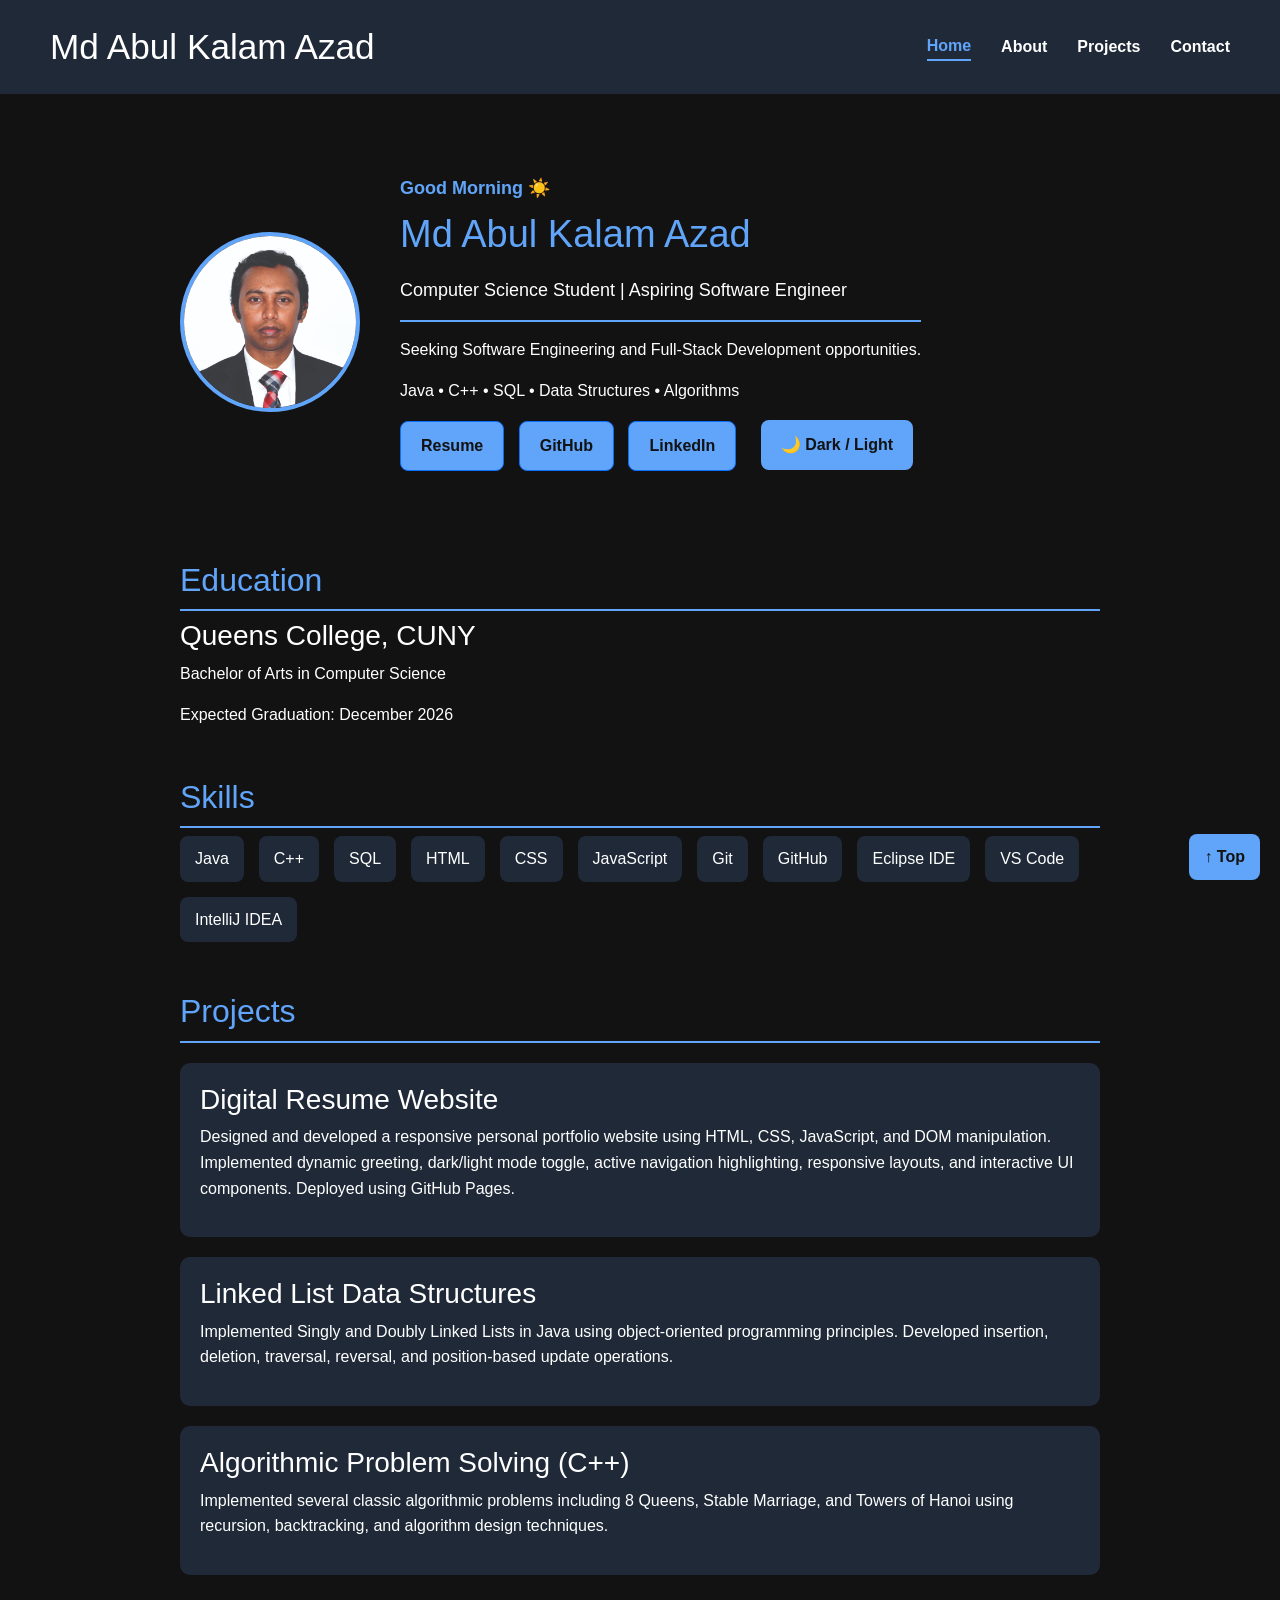
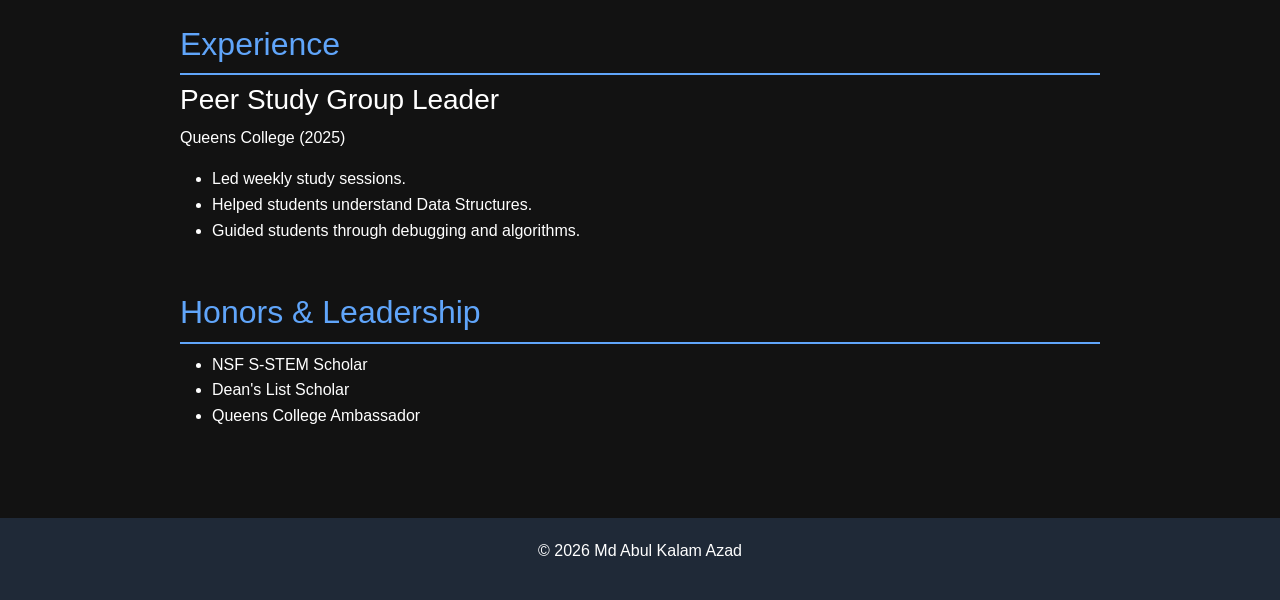
==== index.html @ e3505efb "Initial commit: digital resume website" ====
<!DOCTYPE html>
<html lang="en">

<head>
    <meta charset="UTF-8">
    <meta name="viewport" content="width=device-width, initial-scale=1.0">
    <title>Md Azad | Digital Resume</title>

    <link href="https://cdn.jsdelivr.net/npm/bootstrap@5.3.3/dist/css/bootstrap.min.css" rel="stylesheet">

    <link rel="stylesheet" href="./style.css">
</head>

<body>

    <!-- Header -->
    <header class="site-header">
        <div class="brand">
            <h1>Md Abul Kalam Azad</h1>
            <!-- <p>Computer Science Student | Aspiring Software Engineer</p> -->
        </div>
        
        <nav class="navbar">
            <a href="index.html">Home</a>
            <a href="about.html">About</a>
            <a href="projects.html">Projects</a>
            <a href="contact.html">Contact</a>
        </nav>
    </header>

    <!-- Main Content -->
    <main>

        <!-- Hero Section -->
        <section class="hero">

            <img
                src="images/profile.jpg"
                alt="Md Abul Kalam Azad"
                class="profile-pic">

            <div class="hero-text">

                <p id="greeting"></p>

                <div>
                    <h2>Md Abul Kalam Azad</h2>
                    <p class="hero-title">Computer Science Student | Aspiring Software Engineer</p>
                </div>

                <p>Seeking Software Engineering and Full-Stack Development opportunities.</p>

                <p>Java • C++ • SQL • Data Structures • Algorithms</p>

                <a href="MdAzad_Resume.pdf" target="_blank" class="btn btn-primary">Resume</a>

                <a href="https://github.com/mdaazad" target="_blank" class="btn btn-primary">GitHub</a>

                <a href="https://www.linkedin.com/in/mdaazad/" target="_blank" class="btn btn-primary">LinkedIn</a>

                <button id="themeToggle">🌙 Dark / Light</button>

            </div>

        </section>

        <!-- Education -->
        <section class="education">

            <h2>Education</h2>

            <h3>Queens College, CUNY</h3>

            <p>Bachelor of Arts in Computer Science</p>

            <p>Expected Graduation: December 2026</p>

        </section>

        <!-- Skills -->
        <section class="skills">

            <h2>Skills</h2>

            <ul>
                <li>Java</li>
                <li>C++</li>
                <li>SQL</li>
                <li>HTML</li>
                <li>CSS</li>
                <li>JavaScript</li>
                <li>Git</li>
                <li>GitHub</li>
                <li>Eclipse IDE</li>
                <li>VS Code</li>
                <li>IntelliJ IDEA</li>
            </ul>

        </section>

        <!-- Projects -->
        <section class="projects">

            <h2>Projects</h2>

            <div class="project-card">

                <h3>Digital Resume Website</h3>

                <p>
                    Designed and developed a responsive personal portfolio website using HTML, CSS, JavaScript, and DOM manipulation. Implemented dynamic greeting, dark/light mode toggle, active navigation highlighting, responsive layouts, and interactive UI components. Deployed using GitHub Pages.
                </p>

            </div>

            <div class="project-card">

                <h3>Linked List Data Structures</h3>

                <p>
                    Implemented Singly and Doubly Linked Lists in Java
                    using object-oriented programming principles.
                    Developed insertion, deletion, traversal,
                    reversal, and position-based update operations.
                </p>

            </div>

            <div class="project-card">

                <h3>Algorithmic Problem Solving (C++)</h3>

                <p>
                    Implemented several classic algorithmic problems including 8 Queens, Stable Marriage, and Towers of Hanoi using recursion, backtracking, and algorithm design techniques.
                </p>

            </div>

        </section>

        <!-- Experience -->
        <section class="experience">

            <h2>Experience</h2>

            <h3>Peer Study Group Leader</h3>

            <p>Queens College (2025)</p>

            <ul>
                <li>Led weekly study sessions.</li>
                <li>Helped students understand Data Structures.</li>
                <li>Guided students through debugging and algorithms.</li>
            </ul>

        </section>

        <!-- Honors -->
        <section class="honors">

            <h2>Honors & Leadership</h2>

            <ul>
                <li>NSF S-STEM Scholar</li>
                <li>Dean's List Scholar</li>
                <li>Queens College Ambassador</li>
            </ul>

        </section>

    </main>

    <!-- Footer -->
    <footer>
        <p>&copy; <span id="year"></span> Md Abul Kalam Azad</p>
    </footer>

    <script src="https://cdn.jsdelivr.net/npm/bootstrap@5.3.3/dist/js/bootstrap.bundle.min.js"></script>

    <script src="script.js"></script>

</body>

</html>
---- style.css ----
body {
    margin: 0;
    font-family: Arial, sans-serif;
    background-color: #121212;
    color: white;
    line-height: 1.6;
}

/* Header */

header {
    background-color: #1f2937;
    padding: 25px 50px;
    display: flex;
    justify-content: space-between;
    align-items: center;
}

/* header h1 {
    margin: 0;
    font-size: 3rem;
    white-space: nowrap;
}

header p {
    margin: 5px 0 0;
} */

.brand h1 {
    margin: 0;
    font-size: 2.2rem;
    white-space: nowrap;
}

.brand p {
    margin: 5px 0 0;
    color: #cbd5e1;
    font-size: 1rem;
}

nav {
    display: flex;
    gap: 30px;
    margin-top: 0;
}

nav a {
    color: white;
    text-decoration: none;
    font-weight: bold;
}

nav a:hover {
    color: #60a5fa;
}

/* Main Content */

main {
    max-width: 1000px;
    margin: auto;
    padding: 40px;
}

/* Sections */

section {
    margin-bottom: 50px;
}

/* Section Headings */

section h2 {
    color: #60a5fa;
    border-bottom: 2px solid #60a5fa;
    padding-bottom: 10px;
}

/* Hero Section */

.hero {
    display: flex;
    align-items: center;
    gap: 40px;
    padding: 40px 0;
}

.profile-pic {
    width: 180px;
    height: 180px;
    object-fit: cover;
    border-radius: 50%;
    border: 4px solid #60a5fa;
}

.hero-text h2 {
    font-size: 38px;
    margin-bottom: 8px;
    border-bottom: none;
}

/* .hero-text p {
    font-size: 18px;
} */

.hero-title {
    font-size: 18px;
    font-weight: 500;
    margin-top: 0;
    margin-bottom: 15px;

    border-bottom: 2px solid #60a5fa;
    padding-bottom: 15px;
}

.hero a {
    display: inline-block;
    background-color: #60a5fa;
    color: #121212;
    text-decoration: none;
    padding: 12px 20px;
    margin-right: 10px;
    border-radius: 8px;
    font-weight: bold;
    transition: 0.3s;
}

.hero a:hover {
    background-color: white;
    transform: translateY(-2px);
}

/* Skills List */

.skills ul {
    display: flex;
    flex-wrap: wrap;
    gap: 15px;
    list-style: none;
    padding: 0;
}

.skills li {
    background-color: #1f2937;
    padding: 10px 15px;
    border-radius: 8px;
    transition: 0.3s;
}

.skills li:hover {
    transform: translateY(-3px);
    background-color: #2563eb;
}


/* Project Cards */

.project-card {
    background-color: #1f2937;
    padding: 20px;
    border-radius: 10px;
    margin-top: 20px;
    transition: 0.3s;
}

.project-card:hover {
    transform: translateY(-5px);
    transition: 0.3s;
    border: 1px solid #60a5fa;
}

.project-card a {
    display: inline-block;
    margin-top: 15px;
    padding: 10px 15px;
    background-color: #60a5fa;
    color: #121212;
    text-decoration: none;
    border-radius: 5px;
    font-weight: bold;
}

.project-card a:hover {
    background-color: white;
}

/* Mobile Responsive Design */

@media (max-width: 768px) {

    header {
    flex-direction: column;
    text-align: center;
    gap: 20px;
}

    nav {
    justify-content: center;
    flex-wrap: wrap;
}

    main {
        padding: 20px;
    }

    .hero {
        flex-direction: column;
        text-align: center;
    }

    .hero-text h2 {
        font-size: 32px;
    }

    .hero-text p {
        font-size: 16px;
    }

    nav a {
        display: inline-block;
        margin-bottom: 10px;
    }

    .profile-pic {
        width: 180px;
        height: 180px;
    }
}

/* Footer */

footer {
    text-align: center;
    padding: 20px;
    background-color: #1f2937;
}

.active-link {
    color: #60a5fa;
    border-bottom: 2px solid #60a5fa;
}

#backToTop {
    position: fixed;
    right: 20px;
    bottom: 20px;
    background-color: #60a5fa;
    color: #121212;
    border: none;
    padding: 10px 15px;
    border-radius: 8px;
    font-weight: bold;
    cursor: pointer;
}

#backToTop:hover {
    background-color: white;
}

#greeting {
    color: #60a5fa;
    font-size: 18px;
    font-weight: bold;
    margin-bottom: 10px;
}

.light-mode {
    background-color: #f5f5f5;
    color: #121212;
}

.light-mode main,
.light-mode .hero,
.light-mode section {
    background-color: #f5f5f5;
    color: #121212;
}

.light-mode section h2 {
    color: #2563eb;
}

.light-mode p,
.light-mode li,
.light-mode .hero-title {
    color: #121212;
}

.light-mode .project-card,
.light-mode .skills li,
.light-mode .contact-form {
    background-color: white;
    color: #121212;
}

#themeToggle {
    background-color: #60a5fa;
    color: #121212;
    border: none;
    padding: 12px 20px;
    border-radius: 8px;
    font-weight: bold;
    cursor: pointer;
    margin-left: 10px;
    transition: 0.3s;
}

#themeToggle:hover {
    background-color: white;
    transform: translateY(-2px);
}

.contact-form .form-control {
    background-color: #121212;
    color: white;
    border: 1px solid #555;
}

.contact-form .form-control:focus {
    background-color: #121212;
    color: white;
    border-color: #60a5fa;
    box-shadow: 0 0 0 3px rgba(96, 165, 250, 0.25);
}

.contact-form {
    max-width: 900px;
    margin: 50px auto;
}

.project-card h2 {
    font-size: 38px;
}
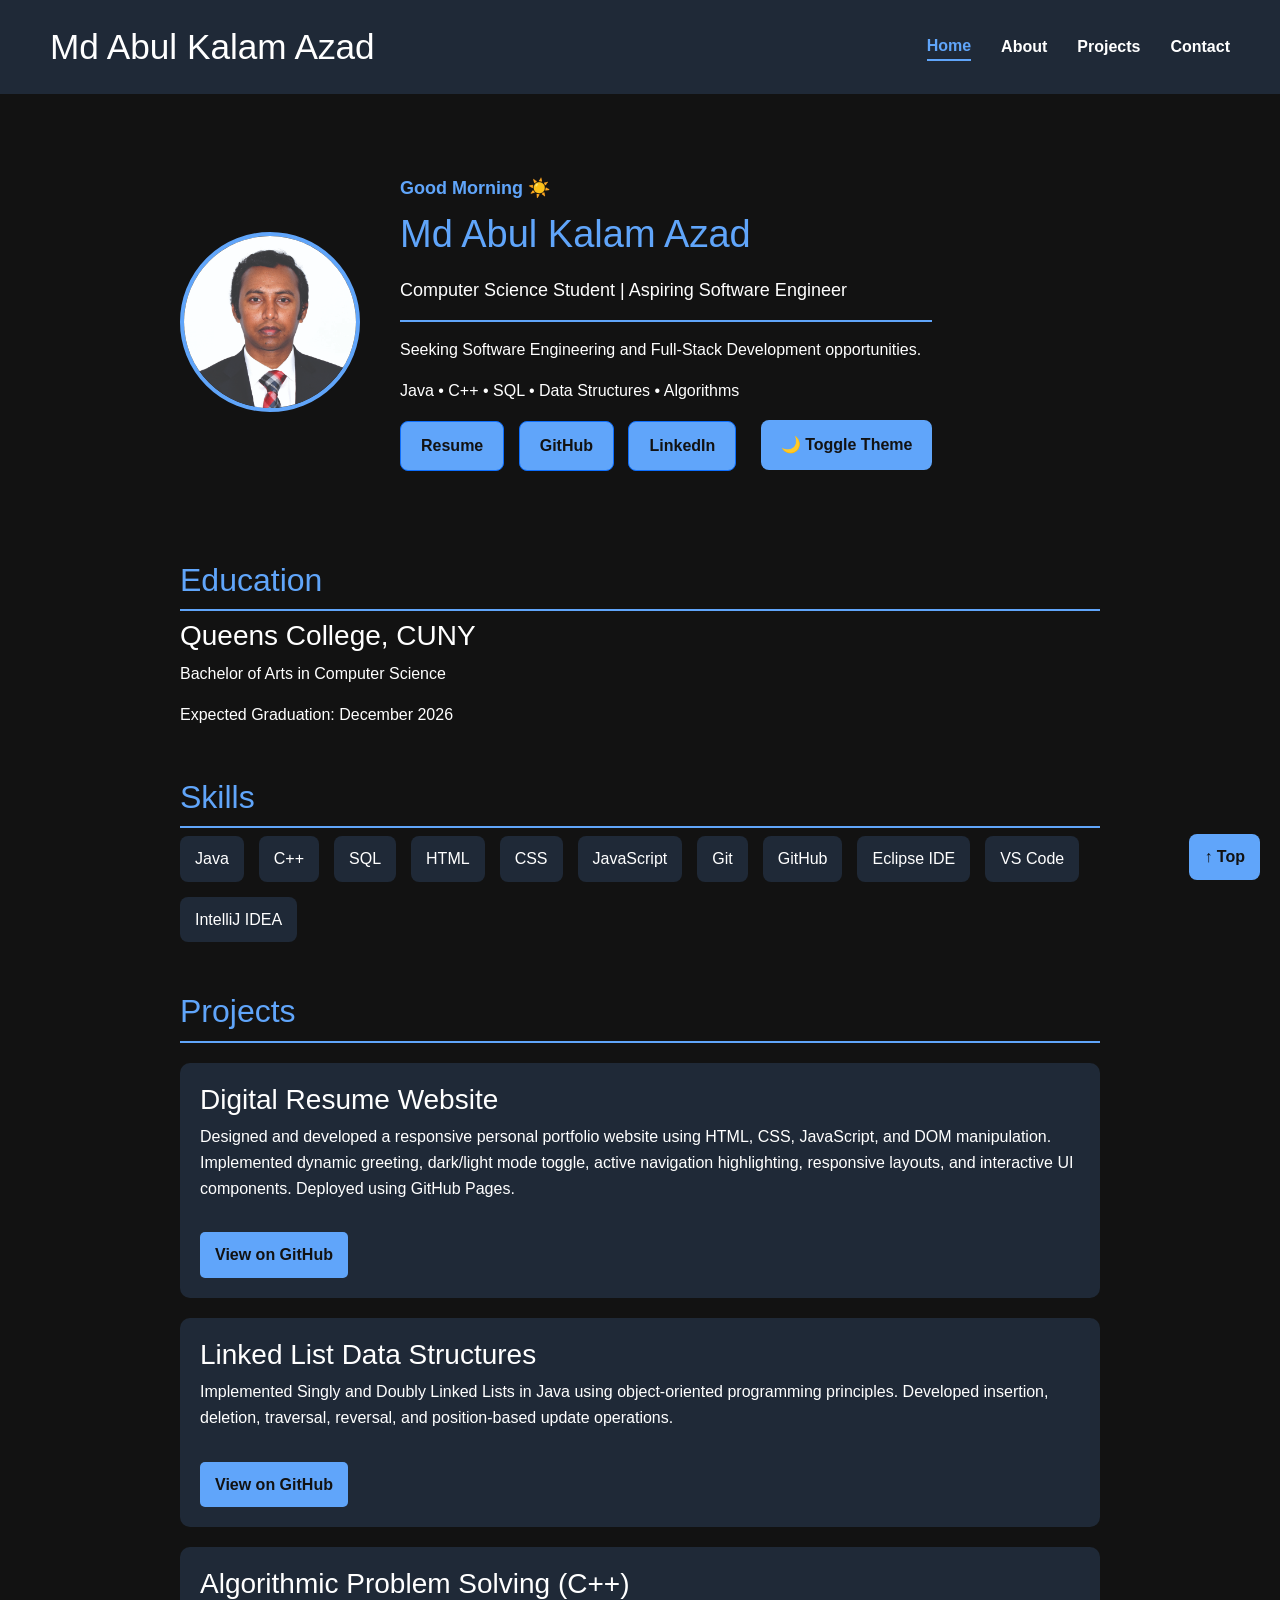
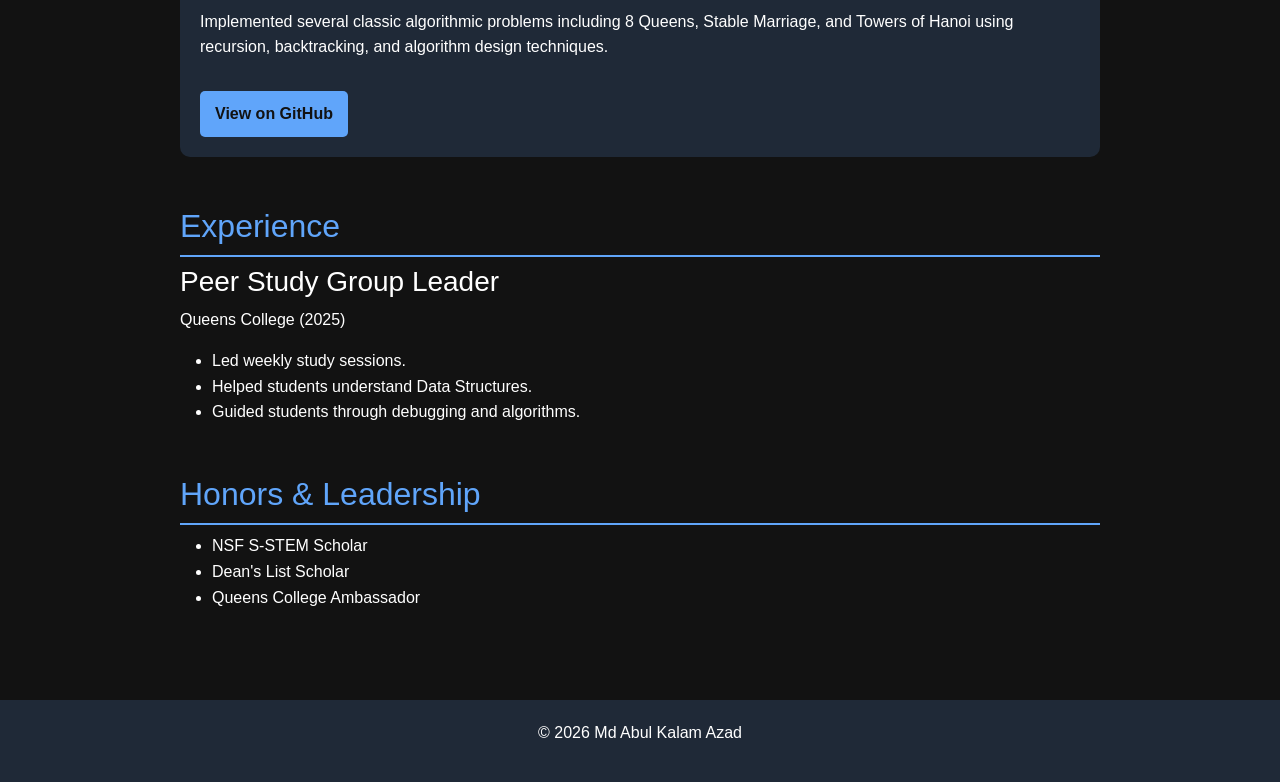
==== commit 99bf43d3: "Improve portfolio website UI, accessibility, and documentation" ====
--- a/index.html
+++ b/index.html
@@ -20,7 +20,7 @@
             <!-- <p>Computer Science Student | Aspiring Software Engineer</p> -->
         </div>
         
-        <nav class="navbar">
+        <nav class="navbar" aria-label="Main Navigation">
             <a href="index.html">Home</a>
             <a href="about.html">About</a>
             <a href="projects.html">Projects</a>
@@ -52,13 +52,21 @@
 
                 <p>Java • C++ • SQL • Data Structures • Algorithms</p>
 
-                <a href="MdAzad_Resume.pdf" target="_blank" class="btn btn-primary">Resume</a>
-
-                <a href="https://github.com/mdaazad" target="_blank" class="btn btn-primary">GitHub</a>
-
-                <a href="https://www.linkedin.com/in/mdaazad/" target="_blank" class="btn btn-primary">LinkedIn</a>
-
-                <button id="themeToggle">🌙 Dark / Light</button>
+                <a href="./MdAzad_Resume.pdf" target="_blank" rel="noopener noreferrer" class="btn btn-primary">
+                    Resume
+                </a>
+
+                <a href="https://github.com/mdaazad" target="_blank" rel="noopener noreferrer" class="btn btn-primary">
+                    GitHub
+                </a>
+
+                <a href="https://www.linkedin.com/in/mdaazad/" target="_blank" rel="noopener noreferrer" class="btn btn-primary">
+                    LinkedIn
+                </a>
+
+                <button id="themeToggle" type="button" aria-label="Toggle dark and light mode">
+                    🌙 Toggle Theme
+                </button>
 
             </div>
 
@@ -111,6 +119,10 @@
                     Designed and developed a responsive personal portfolio website using HTML, CSS, JavaScript, and DOM manipulation. Implemented dynamic greeting, dark/light mode toggle, active navigation highlighting, responsive layouts, and interactive UI components. Deployed using GitHub Pages.
                 </p>
 
+                <a href="https://github.com/mdaazad/digital-resume-website" target="_blank" rel="noopener noreferrer">
+                    View on GitHub
+                </a>
+
             </div>
 
             <div class="project-card">
@@ -124,6 +136,11 @@
                     reversal, and position-based update operations.
                 </p>
 
+                <a href="https://github.com/mdaazad/java-data-structures-algorithms/tree/main/data-structures/linked-lists"
+                   target="_blank" rel="noopener noreferrer">
+                    View on GitHub
+                </a>
+
             </div>
 
             <div class="project-card">
@@ -133,6 +150,11 @@
                 <p>
                     Implemented several classic algorithmic problems including 8 Queens, Stable Marriage, and Towers of Hanoi using recursion, backtracking, and algorithm design techniques.
                 </p>
+
+                <a href="https://github.com/mdaazad/CSCI-211-Cpp-Projects"
+                   target="_blank" rel="noopener noreferrer">
+                    View on GitHub
+                </a>
 
             </div>
 
@@ -177,7 +199,7 @@
 
     <script src="https://cdn.jsdelivr.net/npm/bootstrap@5.3.3/dist/js/bootstrap.bundle.min.js"></script>
 
-    <script src="script.js"></script>
+    <script src="./script.js"></script>
 
 </body>
 
--- a/style.css
+++ b/style.css
@@ -1,3 +1,7 @@
+* {
+    box-sizing: border-box;
+}
+
 body {
     margin: 0;
     font-family: Arial, sans-serif;
@@ -330,4 +334,13 @@
 
 .project-card h2 {
     font-size: 38px;
+}
+
+
+a:focus,
+button:focus,
+input:focus,
+textarea:focus {
+    outline: 3px solid #60a5fa;
+    outline-offset: 3px;
 }
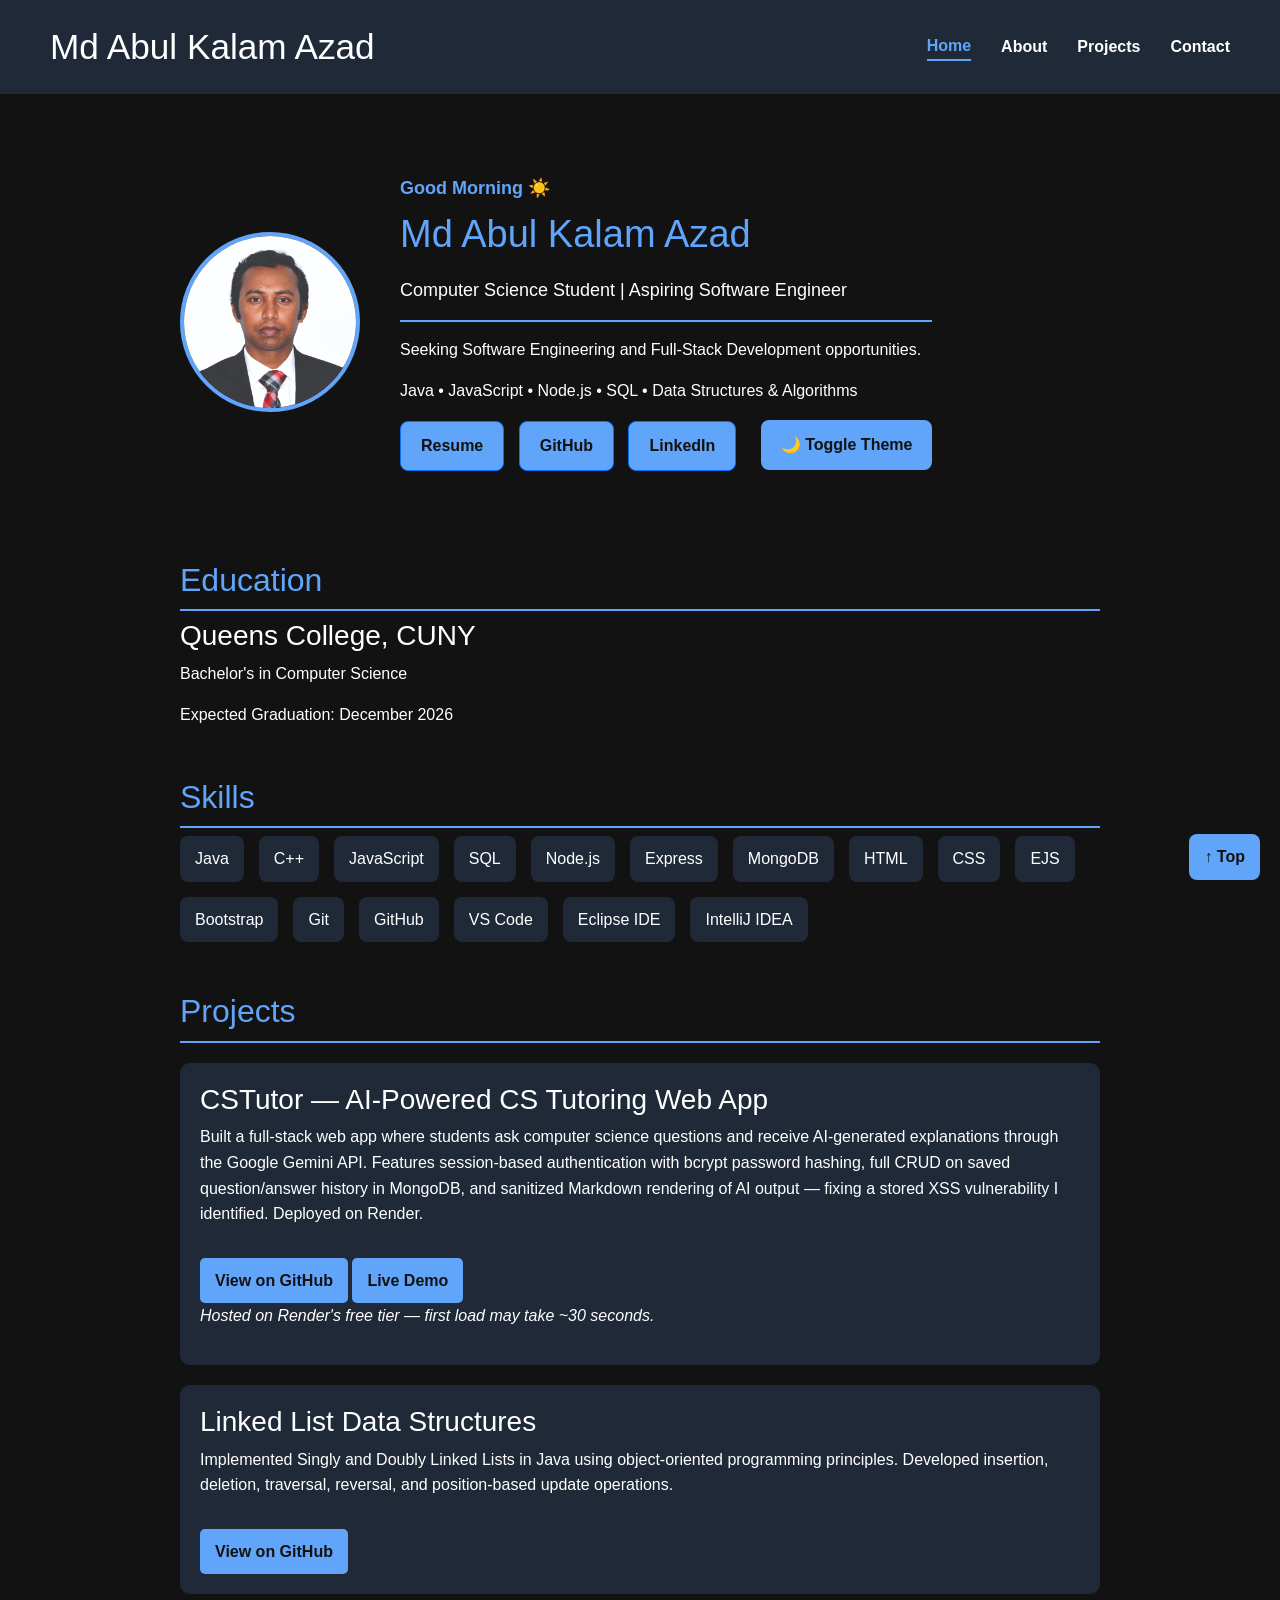
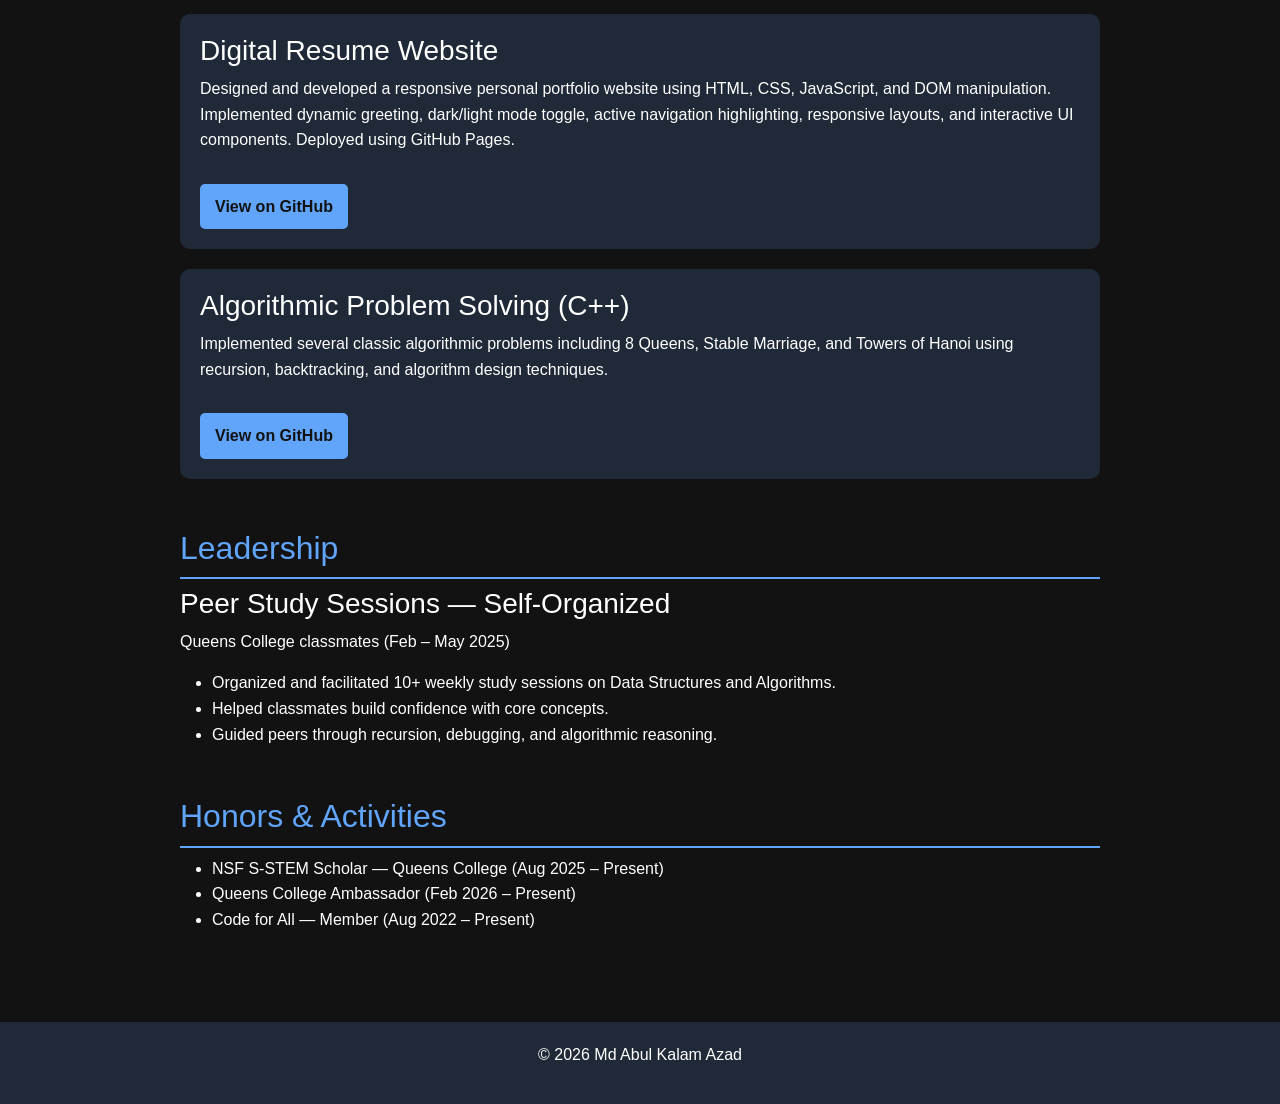
==== commit 2ea5655b: "feat: add CSTutor project and sync homepage with resume" ====
--- a/index.html
+++ b/index.html
@@ -50,7 +50,7 @@
 
                 <p>Seeking Software Engineering and Full-Stack Development opportunities.</p>
 
-                <p>Java • C++ • SQL • Data Structures • Algorithms</p>
+                <p>Java • JavaScript • Node.js • SQL • Data Structures &amp; Algorithms</p>
 
                 <a href="./MdAzad_Resume.pdf" target="_blank" rel="noopener noreferrer" class="btn btn-primary">
                     Resume
@@ -79,7 +79,7 @@
 
             <h3>Queens College, CUNY</h3>
 
-            <p>Bachelor of Arts in Computer Science</p>
+            <p>Bachelor's in Computer Science</p>
 
             <p>Expected Graduation: December 2026</p>
 
@@ -93,14 +93,19 @@
             <ul>
                 <li>Java</li>
                 <li>C++</li>
+                <li>JavaScript</li>
                 <li>SQL</li>
+                <li>Node.js</li>
+                <li>Express</li>
+                <li>MongoDB</li>
                 <li>HTML</li>
                 <li>CSS</li>
-                <li>JavaScript</li>
+                <li>EJS</li>
+                <li>Bootstrap</li>
                 <li>Git</li>
                 <li>GitHub</li>
+                <li>VS Code</li>
                 <li>Eclipse IDE</li>
-                <li>VS Code</li>
                 <li>IntelliJ IDEA</li>
             </ul>
 
@@ -113,16 +118,26 @@
 
             <div class="project-card">
 
-                <h3>Digital Resume Website</h3>
-
-                <p>
-                    Designed and developed a responsive personal portfolio website using HTML, CSS, JavaScript, and DOM manipulation. Implemented dynamic greeting, dark/light mode toggle, active navigation highlighting, responsive layouts, and interactive UI components. Deployed using GitHub Pages.
-                </p>
-
-                <a href="https://github.com/mdaazad/digital-resume-website" target="_blank" rel="noopener noreferrer">
-                    View on GitHub
-                </a>
-
+                <h3>CSTutor — AI-Powered CS Tutoring Web App</h3>
+
+                <p>
+                    Built a full-stack web app where students ask computer science questions and receive AI-generated explanations through the Google Gemini API. Features session-based authentication with bcrypt password hashing, full CRUD on saved question/answer history in MongoDB, and sanitized Markdown rendering of AI output — fixing a stored XSS vulnerability I identified. Deployed on Render.
+                </p>
+
+                <a href="https://github.com/mdaazad/cstutor" target="_blank" rel="noopener noreferrer">
+                    View on GitHub
+                </a>
+                
+                <a href="https://cstutor.onrender.com" target="_blank" rel="noopener noreferrer">
+                    Live Demo
+                </a>
+
+                <p>
+                    <em>
+                        Hosted on Render's free tier — first load may take ~30 seconds.
+                    </em>
+                </p>
+            
             </div>
 
             <div class="project-card">
@@ -142,6 +157,22 @@
                 </a>
 
             </div>
+            
+            
+            <div class="project-card">
+
+                <h3>Digital Resume Website</h3>
+
+                <p>
+                    Designed and developed a responsive personal portfolio website using HTML, CSS, JavaScript, and DOM manipulation. Implemented dynamic greeting, dark/light mode toggle, active navigation highlighting, responsive layouts, and interactive UI components. Deployed using GitHub Pages.
+                </p>
+
+                <a href="https://github.com/mdaazad/digital-resume-website" target="_blank" rel="noopener noreferrer">
+                    View on GitHub
+                </a>
+
+            </div>
+
 
             <div class="project-card">
 
@@ -159,41 +190,39 @@
             </div>
 
         </section>
-
-        <!-- Experience -->
+        
+        <!-- Leadership --> 
         <section class="experience">
-
-            <h2>Experience</h2>
-
-            <h3>Peer Study Group Leader</h3>
-
-            <p>Queens College (2025)</p>
-
+            
+            <h2>Leadership</h2>
+            
+            <h3>Peer Study Sessions — Self-Organized</h3>
+            
+            <p>Queens College classmates (Feb – May 2025)</p>
+            
             <ul>
-                <li>Led weekly study sessions.</li>
-                <li>Helped students understand Data Structures.</li>
-                <li>Guided students through debugging and algorithms.</li>
+                <li>Organized and facilitated 10+ weekly study sessions on Data Structures and Algorithms.</li>
+                <li>Helped classmates build confidence with core concepts.</li>
+                <li>Guided peers through recursion, debugging, and algorithmic reasoning.</li>
             </ul>
-
-        </section>
-
-        <!-- Honors -->
-        <section class="honors">
-
-            <h2>Honors & Leadership</h2>
-
+        </section>
+        
+        <!-- Honors & Activities -->
+         <section class="honors">
+            
+            <h2>Honors &amp; Activities</h2>
             <ul>
-                <li>NSF S-STEM Scholar</li>
-                <li>Dean's List Scholar</li>
-                <li>Queens College Ambassador</li>
+                <li>NSF S-STEM Scholar — Queens College (Aug 2025 – Present)</li>
+                <li>Queens College Ambassador (Feb 2026 – Present)</li>
+                <li>Code for All — Member (Aug 2022 – Present)</li>
             </ul>
-
-        </section>
-
+        </section>
+    
+    
     </main>
-
+    
     <!-- Footer -->
-    <footer>
+     <footer>
         <p>&copy; <span id="year"></span> Md Abul Kalam Azad</p>
     </footer>
 
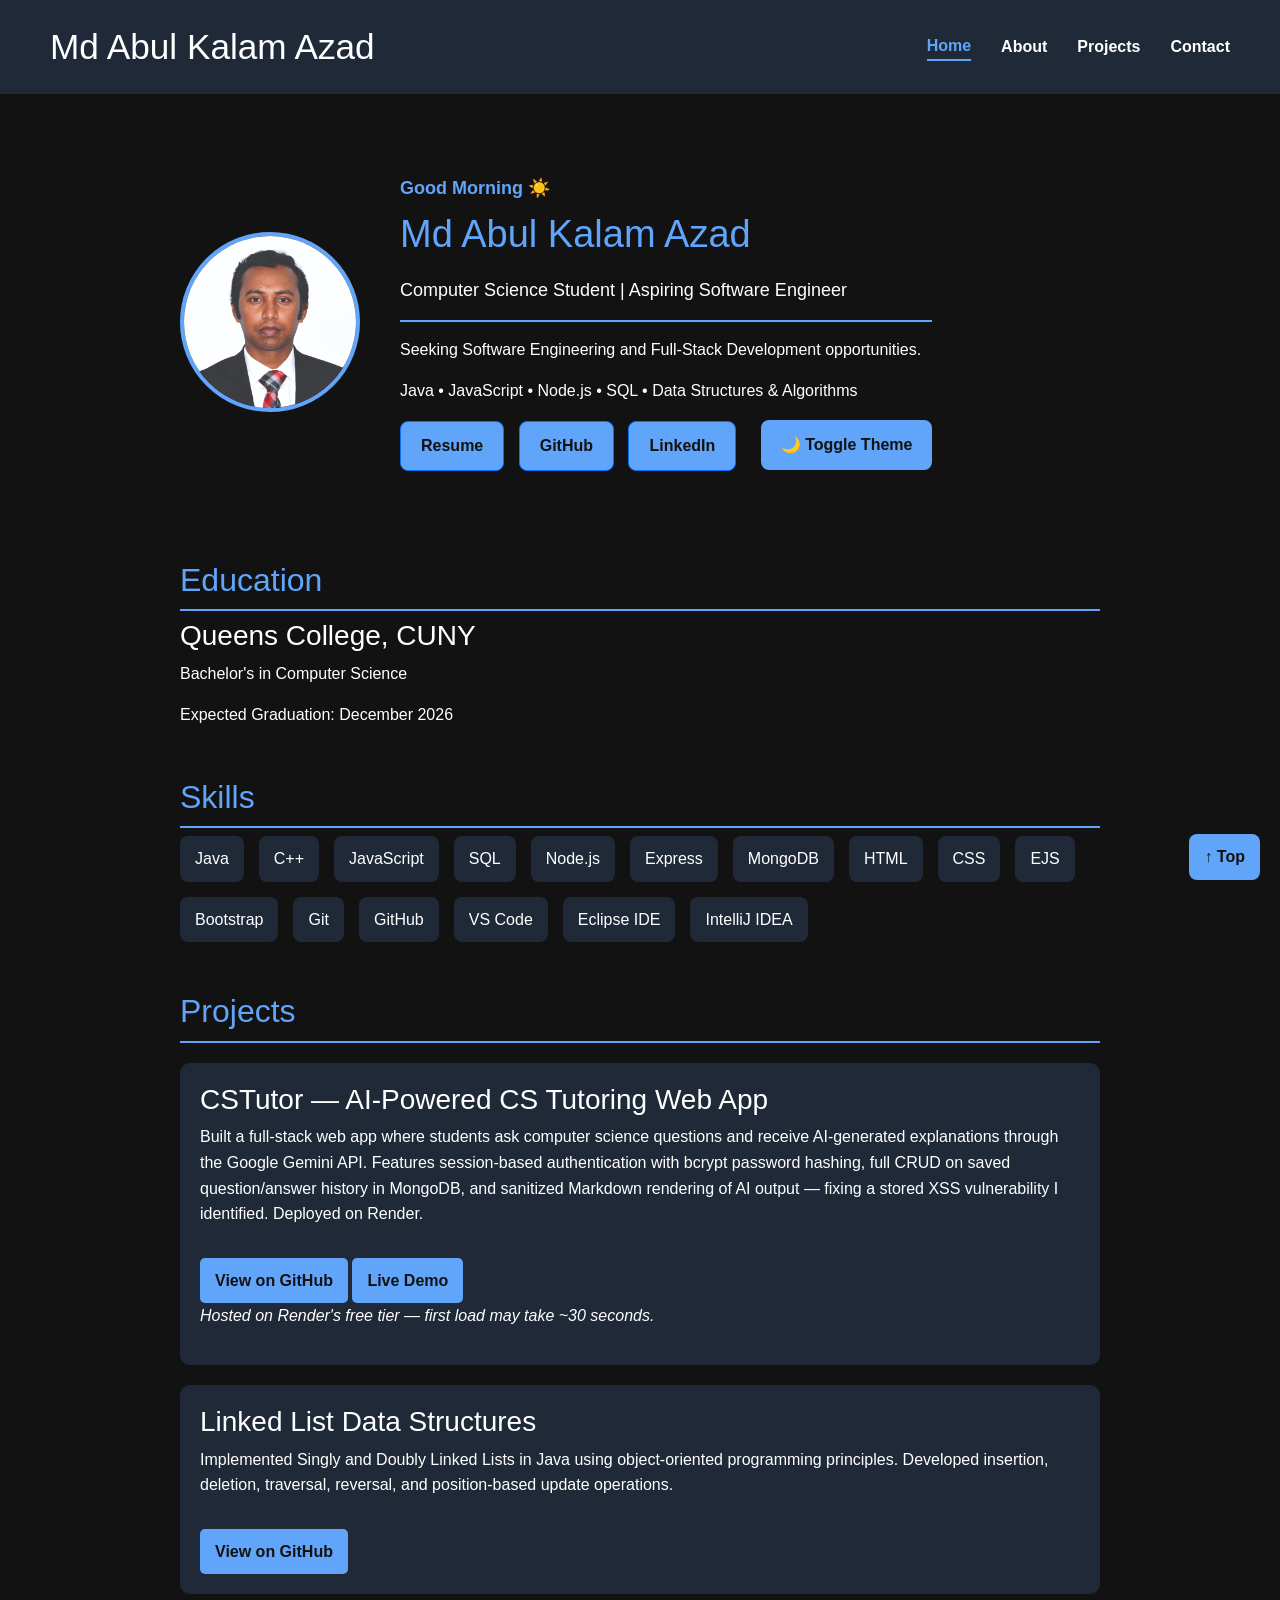
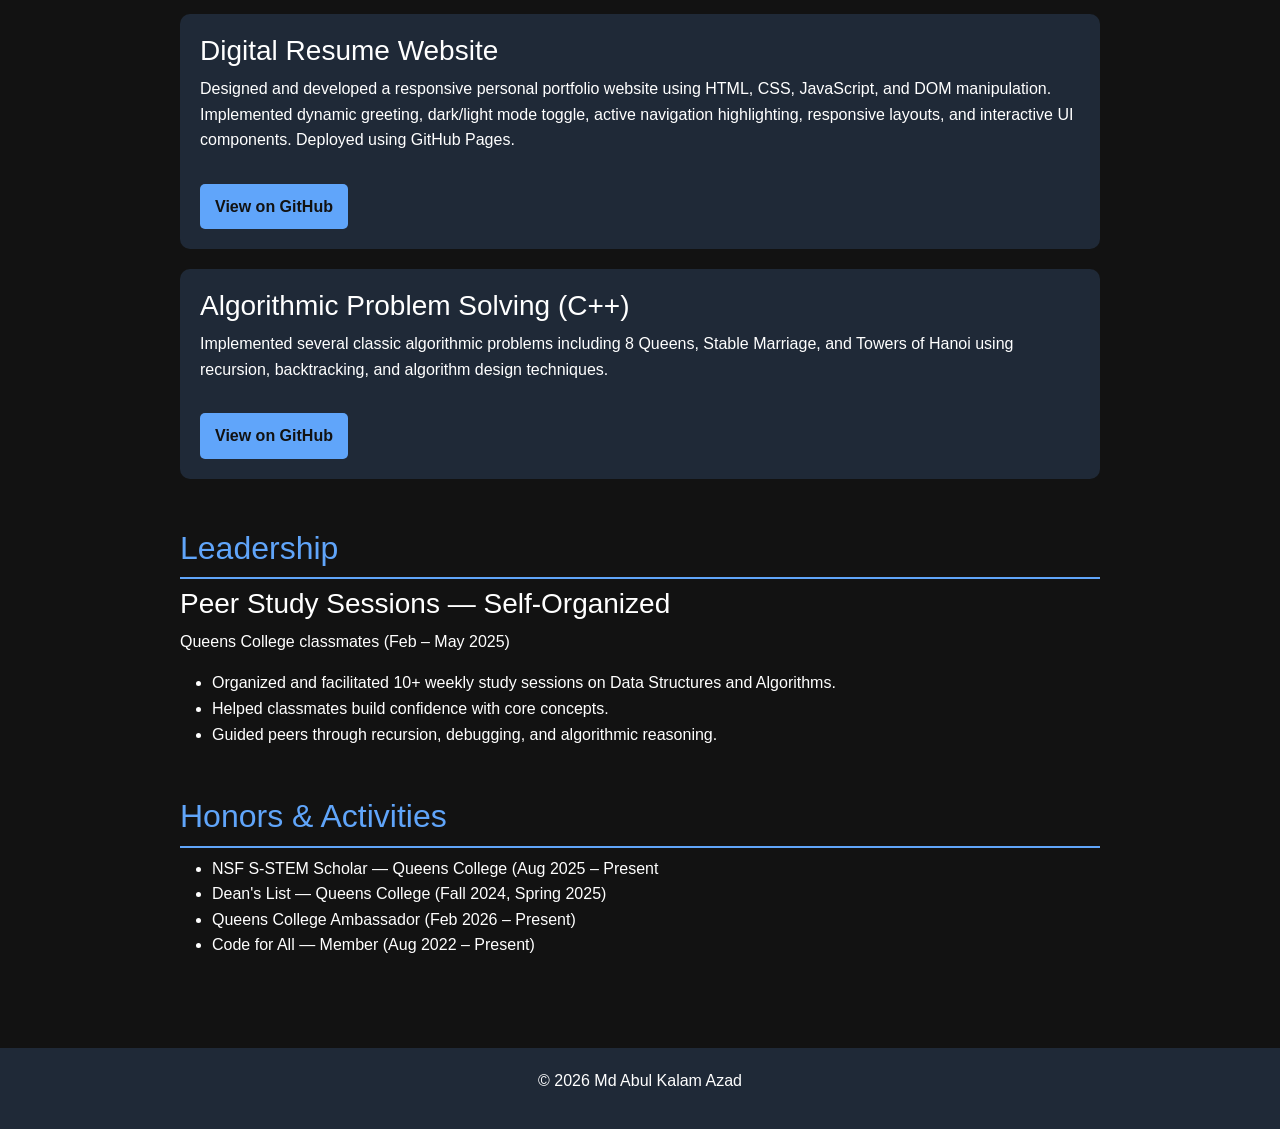
==== commit 7b074c93: "feat: add Dean's List honor (verified on transcript)" ====
--- a/index.html
+++ b/index.html
@@ -212,9 +212,18 @@
             
             <h2>Honors &amp; Activities</h2>
             <ul>
-                <li>NSF S-STEM Scholar — Queens College (Aug 2025 – Present)</li>
-                <li>Queens College Ambassador (Feb 2026 – Present)</li>
-                <li>Code for All — Member (Aug 2022 – Present)</li>
+                <li>
+                    NSF S-STEM Scholar — Queens College (Aug 2025 – Present
+                </li>
+                <li>
+                    Dean's List — Queens College (Fall 2024, Spring 2025)
+                </li>
+                <li>
+                    Queens College Ambassador (Feb 2026 – Present)
+                </li>
+                <li>
+                    Code for All — Member (Aug 2022 – Present)
+                </li>
             </ul>
         </section>
     
